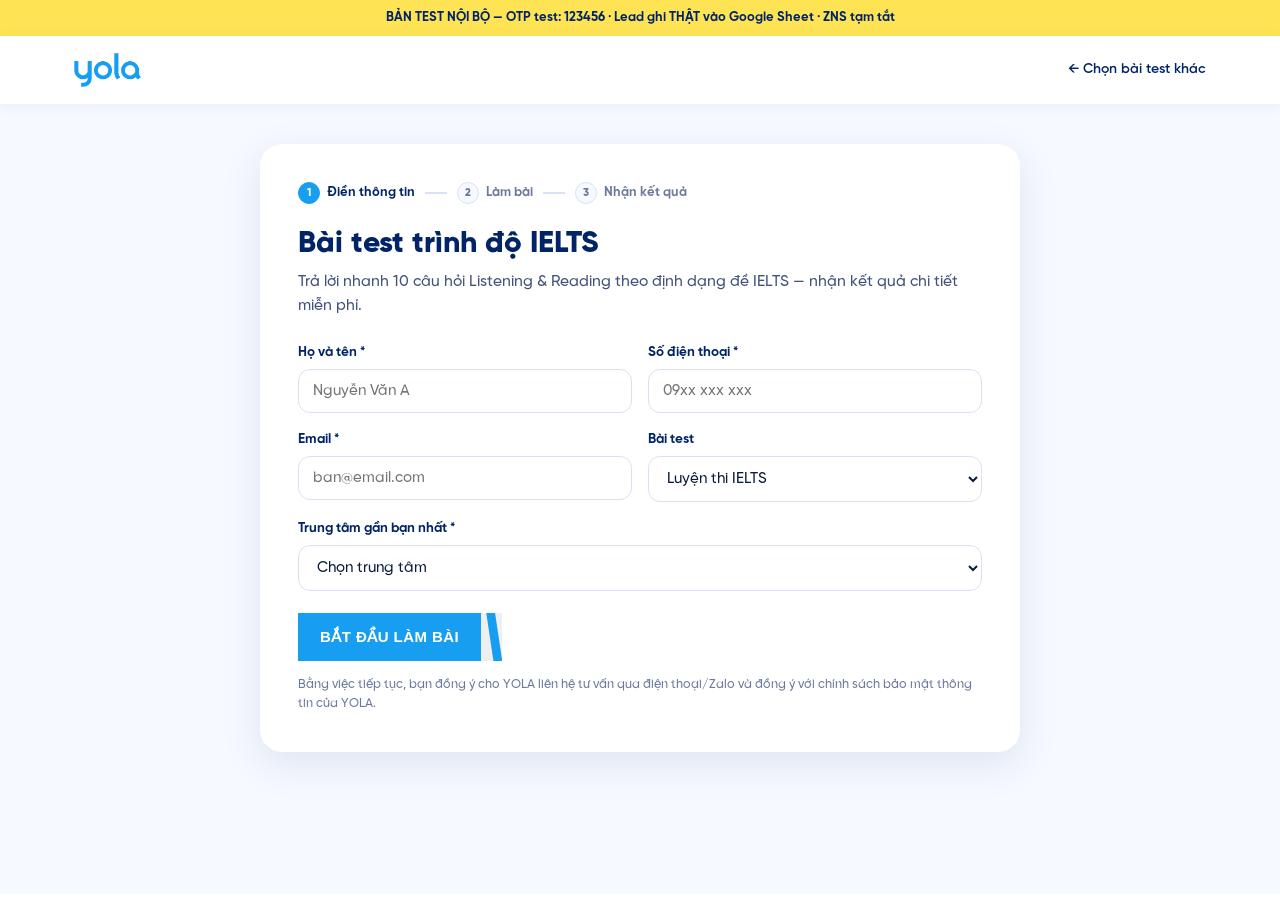
==== ielts/index.html @ 4b836312 "Add files via upload" ====
<!DOCTYPE html>
<html lang="vi">
<head>
<meta charset="UTF-8">
<meta name="viewport" content="width=device-width, initial-scale=1.0">
<title>Bài test trình độ IELTS miễn phí — YOLA</title>
<meta name="description" content="Làm bài test IELTS Listening và Reading miễn phí theo định dạng đề thi thật. Kết quả gửi qua Zalo.">
<meta name="robots" content="noindex">
<link rel="icon" type="image/png" href="../assets/img_favicon.png">

<!-- Google Tag Manager -->
<script>
var GTM_ID = 'GTM-TSVSP6Z';
(function(w,d,s,l){if(!GTM_ID)return;w[l]=w[l]||[];w[l].push({'gtm.start':new Date().getTime(),event:'gtm.js'});
var f=d.getElementsByTagName(s)[0],j=d.createElement(s);j.async=true;
j.src='https://www.googletagmanager.com/gtm.js?id='+GTM_ID;f.parentNode.insertBefore(j,f);})(window,document,'script','dataLayer');
</script>
<!-- End Google Tag Manager -->

<link rel="stylesheet" href="../assets/tokens.css">
<style>
/* ===== Demo ribbon — XÓA KHI GO-LIVE ===== */
.demo-ribbon{background:var(--yellow);color:var(--navy);font-size:var(--fs-xs);font-weight:var(--fw-bold);text-align:center;padding:8px 16px}

/* ===== Header ===== */
header{position:sticky;top:0;background:#fff;z-index:100;box-shadow:0 2px 14px rgba(0,36,103,.06)}
.nav{display:flex;align-items:center;gap:20px;height:68px}
.nav .logo img{height:34px;width:auto}
.nav .back{margin-left:auto;font-size:var(--fs-sm);font-weight:var(--fw-semibold);color:var(--navy)}
.nav .back:hover{color:var(--blue)}

/* ===== Layout chung ===== */
.stage{min-height:calc(100vh - 110px);background:var(--grey);padding:40px 0 72px}
.panel{background:#fff;border-radius:var(--radius-2xl);box-shadow:var(--shadow-form);max-width:760px;margin:0 auto;padding:38px}
@media(max-width:560px){.panel{padding:26px 20px}}
.panel h1{font-size:clamp(22px,3vw,30px);font-weight:var(--fw-xbold);color:var(--navy);margin-bottom:8px}
/* Thanh tiến trình 3 chặng trên form */
.flow-steps{display:flex;align-items:center;gap:10px;margin-bottom:22px;flex-wrap:wrap}
.fstep{display:inline-flex;align-items:center;gap:7px;font-size:var(--fs-xs);font-weight:var(--fw-bold);color:var(--text-light);white-space:nowrap}
.fstep b{width:22px;height:22px;border-radius:50%;background:var(--grey);border:1.6px solid var(--border-input);color:var(--text-light);display:inline-flex;align-items:center;justify-content:center;font-size:11px;font-weight:var(--fw-xbold)}
.fstep.on{color:var(--navy)}
.fstep.on b{background:var(--blue);border-color:var(--blue);color:#fff}
.fsep{flex:0 0 22px;height:1.6px;background:var(--border-input)}
.panel .lead{color:var(--text-muted);font-weight:var(--fw-medium);font-size:15.5px;margin-bottom:24px}
.hidden{display:none!important}

/* ===== Form ===== */
.form-grid{display:grid;grid-template-columns:1fr 1fr;gap:16px}
@media(max-width:640px){.form-grid{grid-template-columns:1fr}}
.field{display:flex;flex-direction:column;gap:6px;min-width:0}
.field label{font-weight:var(--fw-bold);font-size:13.5px;color:var(--navy)}
.field input,.field select{width:100%;font-family:inherit;font-size:15px;font-weight:var(--fw-medium);padding:13px 14px;border:1.6px solid var(--border-input);border-radius:var(--radius-md);color:var(--ink);background:#fff;outline:none;transition:border var(--transition-fast)}
.field input:focus,.field select:focus{border-color:var(--blue)}
.field .err{font-size:var(--fs-2xs);color:#C0392B;font-weight:var(--fw-semibold);display:none}
.field.invalid input,.field.invalid select{border-color:#C0392B}
.field.invalid .err{display:block}
.form-actions{margin-top:22px;display:flex;align-items:center;gap:16px;flex-wrap:wrap}
.consent{font-size:12.5px;color:var(--text-light);margin-top:14px;font-weight:var(--fw-medium)}
.cta[disabled]{opacity:.55;pointer-events:none}

/* ===== OTP modal ===== */
.modal-bg{position:fixed;inset:0;background:rgba(0,36,103,.55);z-index:300;display:flex;align-items:center;justify-content:center;padding:20px}
.modal{background:#fff;border-radius:var(--radius-3xl);box-shadow:var(--shadow-modal);max-width:420px;width:100%;padding:34px 30px;text-align:center}
.modal h2{font-size:22px;font-weight:var(--fw-xbold);color:var(--navy);margin-bottom:8px}
.modal p{font-size:var(--fs-sm);color:var(--text-muted);font-weight:var(--fw-medium);margin-bottom:6px}
.otp-row{display:flex;gap:9px;justify-content:center;margin:22px 0 8px}
.otp-row input{width:46px;height:54px;text-align:center;font-size:22px;font-weight:var(--fw-xbold);font-family:inherit;color:var(--navy);border:1.6px solid var(--border-input);border-radius:var(--radius-md);outline:none}
.otp-row input:focus{border-color:var(--blue)}
.otp-err{font-size:var(--fs-xs);color:#C0392B;font-weight:var(--fw-semibold);min-height:18px;margin-bottom:6px}
.otp-meta{font-size:var(--fs-xs);color:var(--text-light);font-weight:var(--fw-medium);margin-bottom:18px}
.otp-meta button{background:none;border:none;font-family:inherit;font-size:var(--fs-xs);font-weight:var(--fw-bold);color:var(--blue);cursor:pointer;padding:0}
.otp-meta button[disabled]{color:var(--text-light);cursor:default}
.modal .close{margin-top:14px;background:none;border:none;font-family:inherit;font-size:var(--fs-xs);font-weight:var(--fw-semibold);color:var(--text-light);cursor:pointer}

/* ===== Bài làm ===== */
.progress{position:sticky;top:68px;z-index:90;background:var(--navy);color:#fff;padding:12px 0}
.progress .wrap{display:flex;align-items:center;gap:16px}
.progress .txt{font-size:var(--fs-sm);font-weight:var(--fw-bold)}
.pbar{flex:1;height:8px;background:rgba(255,255,255,.2);border-radius:var(--radius-pill);overflow:hidden}
.pbar i{display:block;height:100%;width:0;background:var(--lime);transition:width var(--transition-base)}
.timer{font-size:var(--fs-sm);font-weight:var(--fw-xbold);color:var(--sky);background:rgba(255,255,255,.12);border-radius:var(--radius-pill);padding:6px 14px;font-variant-numeric:tabular-nums;white-space:nowrap}
.timer.low{color:#fff;background:#C0392B}
.quiz-panel{max-width:1100px;margin:0 auto}
/* Đề bên trái (dính khi cuộn) — câu hỏi bên phải */
.part-grid{display:grid;grid-template-columns:1fr 1fr;gap:26px;align-items:start}
.stimulus{position:sticky;top:124px;max-height:calc(100vh - 150px);overflow-y:auto;border-radius:var(--radius-lg)}
.stimulus .passage{max-height:none;margin-bottom:0}
.stimulus .lform{margin-bottom:0}
@media(max-width:900px){
  .part-grid{grid-template-columns:1fr;gap:16px}
  .stimulus{position:sticky;top:112px;max-height:38vh;background:#fff;z-index:5;box-shadow:0 10px 18px rgba(0,36,103,.10)}
}
.part{background:#fff;border-radius:var(--radius-2xl);box-shadow:var(--shadow-form);padding:34px;margin-bottom:26px}
@media(max-width:560px){.part{padding:24px 18px}}
.part .ptag{display:inline-block;font-size:var(--fs-2xs);font-weight:var(--fw-bold);letter-spacing:.05em;text-transform:uppercase;color:var(--blue);background:rgba(23,158,241,.10);border-radius:var(--radius-pill);padding:6px 14px;margin-bottom:12px}
.part h2{font-size:clamp(19px,2.4vw,24px);font-weight:var(--fw-xbold);color:var(--navy);margin-bottom:8px}
.part .pdesc{font-size:var(--fs-sm);color:var(--text-muted);font-weight:var(--fw-medium);margin-bottom:20px}
audio{width:100%;margin-bottom:20px}
.lform{background:var(--grey);border:1.6px solid var(--border);border-radius:var(--radius-lg);padding:22px;margin-bottom:24px;font-size:var(--fs-body);font-weight:var(--fw-medium)}
.lform h3{font-size:15px;font-weight:var(--fw-xbold);color:var(--navy);margin-bottom:12px}
.lform p{margin-bottom:7px}
.lform .blank{font-weight:var(--fw-xbold);color:var(--blue)}
.q{border-top:1px solid var(--border-soft);padding:18px 0}
.q .qt{font-size:var(--fs-body);font-weight:var(--fw-bold);color:var(--ink);margin-bottom:12px}
.q .qt b{color:var(--blue)}
.opts{display:flex;flex-direction:column;gap:8px}
.opt{display:flex;align-items:flex-start;gap:10px;border:1.6px solid var(--border-input);border-radius:var(--radius-md);padding:12px 14px;cursor:pointer;font-size:var(--fs-sm);font-weight:var(--fw-medium);transition:border var(--transition-fast),background var(--transition-fast)}
.opt:hover{border-color:var(--blue)}
.opt input{accent-color:var(--blue);margin-top:2px}
.opt.sel{border-color:var(--blue);background:rgba(23,158,241,.06)}
.opts.tfn{flex-direction:row;flex-wrap:wrap}
.opts.tfn .opt{flex:1 1 30%;justify-content:center;text-transform:uppercase;font-weight:var(--fw-bold);font-size:var(--fs-xs)}
/* Chế độ xem lại bài làm */
.opt.rv-right{border-color:#2E7D32;background:rgba(144,235,54,.18)}
.opt.rv-wrong{border-color:#C0392B;background:rgba(192,57,43,.08)}
.opt.rv-right span::after{content:" ✓";color:#2E7D32;font-weight:var(--fw-xbold)}
.opt.rv-wrong span::after{content:" ✗";color:#C0392B;font-weight:var(--fw-xbold)}
.passage{border:1.6px solid var(--border);border-radius:var(--radius-lg);padding:22px;margin-bottom:24px;max-height:340px;overflow-y:auto;font-size:var(--fs-body);font-weight:var(--fw-regular);color:var(--ink);line-height:1.7}
.passage h3{font-size:16px;font-weight:var(--fw-xbold);color:var(--navy);margin-bottom:4px}
.passage .byline{font-size:var(--fs-xs);color:var(--text-light);font-weight:var(--fw-medium);margin-bottom:12px}
.submit-bar{display:flex;flex-direction:column;align-items:center;gap:10px;margin-top:6px}
.submit-bar .hint{font-size:var(--fs-xs);color:var(--text-light);font-weight:var(--fw-medium)}

/* Toast */
.toast{position:fixed;left:50%;bottom:90px;transform:translateX(-50%) translateY(20px);background:var(--navy);color:#fff;font-weight:var(--fw-semibold);font-size:var(--fs-sm);padding:13px 22px;border-radius:var(--radius-md);opacity:0;pointer-events:none;transition:all .3s;z-index:400;max-width:90vw;text-align:center}
.toast.show{opacity:1;transform:translateX(-50%) translateY(0)}
</style>
</head>
<body>
<!-- Google Tag Manager (noscript) -->
<noscript><iframe src="https://www.googletagmanager.com/ns.html?id=GTM-TSVSP6Z" height="0" width="0" style="display:none;visibility:hidden"></iframe></noscript>

<!-- XÓA DẢI NÀY KHI GO-LIVE -->
<div class="demo-ribbon" id="demo-ribbon">BẢN DEMO NỘI BỘ</div>
<script src="../assets/config.js"></script>

<header>
  <div class="wrap nav">
    <a class="logo" href="../" aria-label="YOLA"><img src="../assets/img_logo_blue.png" alt="YOLA – Trung tâm Anh ngữ" width="120" height="34"></a>
    <a class="back" href="../">← Chọn bài test khác</a>
  </div>
</header>

<!-- ============ BƯỚC 1: FORM THÔNG TIN ============ -->
<div class="stage" id="step-form">
  <div class="wrap">
    <div class="panel">
      <div class="flow-steps" aria-hidden="true">
        <span class="fstep on"><b>1</b> Điền thông tin</span>
        <span class="fsep"></span>
        <span class="fstep"><b>2</b> Làm bài</span>
        <span class="fsep"></span>
        <span class="fstep"><b>3</b> Nhận kết quả</span>
      </div>
      <h1>Bài test trình độ IELTS</h1>
      <p class="lead">Trả lời nhanh 10 câu hỏi Listening &amp; Reading theo định dạng đề IELTS — nhận kết quả chi tiết miễn phí.</p>
      <form id="regform" novalidate>
        <div class="form-grid">
          <div class="field" id="fw-name">
            <label for="f-name">Họ và tên *</label>
            <input id="f-name" type="text" placeholder="Nguyễn Văn A" autocomplete="name" required>
            <span class="err">Vui lòng nhập họ tên</span>
          </div>
          <div class="field" id="fw-phone">
            <label for="f-phone">Số điện thoại *</label>
            <input id="f-phone" type="tel" inputmode="numeric" maxlength="10" placeholder="09xx xxx xxx" autocomplete="tel" required>
            <span class="err">Số điện thoại gồm đúng 10 số, bắt đầu bằng số 0</span>
          </div>
          <div class="field" id="fw-email">
            <label for="f-email">Email *</label>
            <input id="f-email" type="email" placeholder="ban@email.com" autocomplete="email" required>
            <span class="err">Email chưa đúng định dạng</span>
          </div>
          <div class="field">
            <label for="f-test">Bài test</label>
            <select id="f-test"><option value="IELTS" selected>Luyện thi IELTS</option></select>
          </div>
          <div class="field" id="fw-center" style="grid-column:1/-1">
            <label for="f-center">Trung tâm gần bạn nhất *</label>
            <select id="f-center" required></select>
            <span class="err">Vui lòng chọn trung tâm hoặc hình thức Online</span>
          </div>
        </div>
        <div class="form-actions">
          <button class="cta light" type="submit" id="btn-start"><span class="lbl">Bắt đầu làm bài</span><span class="tail"></span></button>
        </div>
        <p class="consent">Bằng việc tiếp tục, bạn đồng ý cho YOLA liên hệ tư vấn qua điện thoại/Zalo và đồng ý với chính sách bảo mật thông tin của YOLA.</p>
      </form>
    </div>
  </div>
</div>

<!-- ============ OTP MODAL ============ -->
<div class="modal-bg hidden" id="otp-modal">
  <div class="modal">
    <h2>Nhập mã xác minh</h2>
    <p>Mã OTP 6 số đã được gửi qua <b>Zalo</b> đến số <b id="otp-phone">09xx xxx xxx</b></p>
    <div class="otp-row" id="otp-row">
      <input type="tel" maxlength="1" inputmode="numeric" aria-label="Số 1">
      <input type="tel" maxlength="1" inputmode="numeric" aria-label="Số 2">
      <input type="tel" maxlength="1" inputmode="numeric" aria-label="Số 3">
      <input type="tel" maxlength="1" inputmode="numeric" aria-label="Số 4">
      <input type="tel" maxlength="1" inputmode="numeric" aria-label="Số 5">
      <input type="tel" maxlength="1" inputmode="numeric" aria-label="Số 6">
    </div>
    <div class="otp-err" id="otp-err"></div>
    <div class="otp-meta">Không dùng Zalo? Mã sẽ tự động được gửi qua SMS.</div>
    <button class="cta light" id="otp-verify" type="button"><span class="lbl">Xác minh</span><span class="tail"></span></button><br>
    <button class="close" id="otp-close" type="button">Sửa lại số điện thoại</button>
  </div>
</div>

<!-- ============ BƯỚC 2: BÀI LÀM ============ -->
<div class="hidden" id="step-quiz">
  <div class="progress">
    <div class="wrap">
      <span class="txt" id="ptxt">0/10 câu</span>
      <div class="pbar"><i id="pfill"></i></div>
      <span class="timer" id="timer">15:00</span>
    </div>
  </div>
  <div class="stage">
    <div class="wrap quiz-panel">

      <div class="part">
        <span class="ptag">Part 1 · Listening</span>
        <h2>Form Completion</h2>
        <p class="pdesc">Choose the best option (A-C) to fill in the blanks</p>
        <div class="part-grid">
          <div class="stimulus">
            <audio controls preload="metadata" src="../assets/listening-b2.mp3"></audio>
            <div class="lform">
              <h3>British Rail Lost Property Report Form</h3>
              <p>Name: George Lazenby</p>
              <p>Address: <span class="blank">(1) …………………</span>, Chavton</p>
              <p>Driver's licence number: <span class="blank">(2) …………………</span></p>
              <p>Licence left in a red <span class="blank">(3) …………………</span> bag</p>
              <p>Train departure station and time: Chigley at <span class="blank">(4) …………………</span></p>
              <p>Train arrival station and time: Camberwick Green at <span class="blank">(5) …………………</span></p>
            </div>
          </div>
          <div class="questions" id="listening-qs"></div>
        </div>
      </div>

      <div class="part">
        <span class="ptag">Part 2 · Reading</span>
        <h2>The Boys of Summer, the Men of Fall</h2>
        <p class="pdesc">Do the following statements agree with the information given in the reading passage? Write:<br>
        <b>TRUE</b> if the statement agrees with the information<br>
        <b>FALSE</b> if the statement contradicts the information<br>
        <b>NOT GIVEN</b> if there is no information on this</p>
        <div class="part-grid">
          <div class="stimulus">
        <div class="passage">
          <h3>The Boys of Summer, the Men of Fall</h3>
          <p class="byline">Why some athletes improve with age and some don't.</p>
          <p>"Ageing is sports-specific," says Waneen Spirduso, a researcher in human movement at the University of Texas, because excellence in any sport depends on three ingredients – power, endurance and good nerves – and these components deteriorate at different rates. Weightlifting, rowing and wrestling all require short bursts of great strength, the ability least affected by ageing. The muscle cells which make up the tissue responsible for strength die off with the passing years but so slowly as to make little difference until the age of 50 or beyond. Forty-year-old rowers can therefore remain competitive with 25-year-olds. To fuel muscles for longer events, the body relies on oxygen. The sooner oxygen reaches muscles, the better the performance. But with age, the lungs lose elasticity and take in less oxygen. Beginning at 30, oxygen capacity decreases 5-10% per decade. This makes a major difference to cyclists, swimmers, and runners. The third of the athletic components, good nerves, underlies gymnastics and field events, which require perfect balance. Because neurons start to deteriorate in the 20s, you don't see many world class gymnasts over 25. Nerves are also crucial in sprints, triple jump and hurdles. That's why most track stars are past their prime by their mid-to-late-20s. Ageing takes its biggest toll in the sprints and jumps where you need a quick reaction time.</p>
        </div>
          </div>
          <div class="questions" id="reading-qs"></div>
        </div>
      </div>

      <div class="submit-bar">
        <button class="cta" id="btn-submit" type="button" disabled><span class="lbl">Nộp bài và nhận kết quả</span><span class="tail"></span></button>
        <span class="hint" id="submit-hint">Trả lời đủ 10 câu để nộp bài</span>
      </div>

    </div>
  </div>
</div>

<div class="toast" id="toast"></div>

<script>
/* =====================================================================
   CẤU HÌNH — dán URL Apps Script Web App là chạy thật; để trống = demo
   ===================================================================== */
var API_URL = (window.YOLA_CONFIG||{}).API_URL || '';   /* cấu hình tại assets/config.js */
/* Khi mở bằng file:// (xem local), đường dẫn thư mục không tự mở index.html */
var IDX = (location.protocol==='file:') ? 'index.html' : '';
/* Dải demo: mô tả đúng trạng thái kết nối hiện tại */
document.getElementById('demo-ribbon').textContent = API_URL
  ? 'BẢN TEST NỘI BỘ — OTP test: 123456 · Lead ghi THẬT vào Google Sheet · ZNS tạm tắt'
  : 'BẢN DEMO NỘI BỘ — OTP thử nghiệm: 123456 · Chưa kết nối Google Sheet (sửa assets/config.js)';
var OTP_MOCK_CODE = '123456';        /* chỉ dùng khi API_URL trống */
function isMock(){ return !API_URL; }

/* Gọi backend Apps Script. Content-Type text/plain để tránh CORS preflight
   (Apps Script không trả preflight; simple request thì đọc được response). */
function api(action, data){
  return fetch(API_URL, {
    method:'POST',
    headers:{'Content-Type':'text/plain;charset=utf-8'},
    body: JSON.stringify(Object.assign({action:action}, data))
  }).then(function(r){ return r.json(); });
}

/* =====================================================================
   BỘ CÂU HỎI — nguồn: "nội dung bài freetest.zip" → MKT Test for IELTS.docx
   Bài chuẩn MKT gồm 10 câu. ĐÁP ÁN KHÔNG nhúng ở đây — chấm phía Apps Script
   (đáp án nằm trong Code.gs) để không lộ key trong source trang.
   ===================================================================== */
var LISTENING = [
  {n:1, t:'Address', opts:['9 Grozer lane, Chavton','9 Grover line, Chavton','9 Grover lane, Chavton']},
  {n:2, t:"Driver's licence number", opts:['8498971PQ','8498971BQ','8498961BQ']},
  {n:3, t:'Licence left in a red …… bag', opts:['fabric','plastic','nylon']},
  {n:4, t:'Train departure time from Chigley', opts:['3:42','3:40','4:20']},
  {n:5, t:'Train arrival time at Camberwick Green', opts:['4:40','3:40','4:20']}
];
var READING = [
  {n:6,  t:'The muscle cells responsible for strength begin to die off when we are 50.'},
  {n:7,  t:'A 40-year-old rower is just as likely to win a race as a younger rower.'},
  {n:8,  t:'According to research, the best anti-ageing tonic is in the mind.'},
  {n:9,  t:'Once we get to our 30s, the oxygen capacity of our lungs is reduced by 5-10 percent every year.'},
  {n:10, t:'Athletes in sprints and jumps events are worst affected by ageing.'}
];
var TFN = ['TRUE','FALSE','NOT GIVEN'];
var TOTAL_Q = LISTENING.length + READING.length;

/* ===== 13 trung tâm + Online (mã CRM theo company.md) ===== */
var CENTERS = [
  {n:'YOLA Cống Quỳnh — Quận 1 (cũ)', crm:'SG2'},
  {n:'YOLA Cộng Hoà — Quận Tân Bình (cũ)', crm:'SG3'},
  {n:'YOLA Phan Văn Trị — Quận Gò Vấp (cũ)', crm:'SG5'},
  {n:'YOLA Điện Biên Phủ — Quận Bình Thạnh (cũ)', crm:'SG6'},
  {n:'YOLA Phan Đăng Lưu — Quận Phú Nhuận (cũ)', crm:'SG7'},
  {n:'YOLA Đặng Văn Bi — TP. Thủ Đức (cũ)', crm:'SG9'},
  {n:'YOLA Lũy Bán Bích — Quận Tân Phú (cũ)', crm:'SG10'},
  {n:'YOLA Bình Tân — Quận Bình Tân (cũ)', crm:'SG11'},
  {n:'YOLA Trần Não — Quận 2 (cũ)', crm:'SG13'},
  {n:'YOLA Hoàng Trọng Mậu — Quận 7 (cũ)', crm:'SG15'},
  {n:'YOLA Đỗ Xuân Hợp — Quận 9 (cũ)', crm:'SG18'},
  {n:'YOLA Nguyễn Tri Phương — Quận 10 (cũ)', crm:'SG19'},
  {n:'YOLA Huỳnh Tấn Phát — Quận 7 (cũ)', crm:'SG20'},
  {n:'YOLA Online — làm test tại nhà', crm:'SG00'}
];

/* ===== Bắt & giữ UTM/click-id (cùng cơ chế LP đang chạy) ===== */
var TRACK_KEYS=['utm_source','utm_medium','utm_campaign','utm_content','utm_term','gclid','gbraid','wbraid','fbclid','ttclid','msclkid'];
var TRACK={};
(function(){
  var q={}; try{ new URLSearchParams(location.search).forEach(function(v,k){ q[k.toLowerCase()]=v; }); }catch(e){}
  var saved={}; try{ saved=JSON.parse(sessionStorage.getItem('yola_track')||'{}'); }catch(e){}
  var hasNew=TRACK_KEYS.some(function(k){return q[k]});
  TRACK_KEYS.forEach(function(k){ TRACK[k]= hasNew ? (q[k]||'') : (saved[k]||''); });
  if(!TRACK.utm_source && (TRACK.gclid||TRACK.gbraid||TRACK.wbraid)){ TRACK.utm_source='google'; TRACK.utm_medium=TRACK.utm_medium||'cpc'; }
  if(!TRACK.utm_source && TRACK.fbclid){ TRACK.utm_source='facebook'; TRACK.utm_medium=TRACK.utm_medium||'paid_social'; }
  if(!TRACK.utm_source && TRACK.ttclid){ TRACK.utm_source='tiktok'; TRACK.utm_medium=TRACK.utm_medium||'paid_social'; }
  if(!TRACK.utm_source && !saved.utm_source && document.referrer){
    try{ var h=new URL(document.referrer).hostname.replace('www.',''); if(h && h!==location.hostname){ TRACK.utm_source=h; TRACK.utm_medium='referral'; } }catch(e){}
  }
  if(hasNew || !saved.first_url) TRACK.first_url = (saved.first_url && !hasNew) ? saved.first_url : location.href;
  else TRACK.first_url = saved.first_url;
  try{ sessionStorage.setItem('yola_track', JSON.stringify(TRACK)); }catch(e){}
  window.dataLayer=window.dataLayer||[];
  window.dataLayer.push({event:'yola_track_ready', yola_utm_source:TRACK.utm_source, yola_utm_medium:TRACK.utm_medium,
    yola_utm_campaign:TRACK.utm_campaign, yola_gclid:TRACK.gclid});
})();
function trackQuery(){
  var p=[]; TRACK_KEYS.forEach(function(k){ if(TRACK[k]) p.push(encodeURIComponent(k)+'='+encodeURIComponent(TRACK[k])); });
  return p.length ? ('?'+p.join('&')) : '';
}

/* ===== Giờ Việt Nam YYYY-MM-DD HH:mm:ss ===== */
function vnTime(){
  try{
    var d=new Date(Date.now()+7*3600*1000);
    var p=function(n){return (n<10?'0':'')+n};
    return d.getUTCFullYear()+'-'+p(d.getUTCMonth()+1)+'-'+p(d.getUTCDate())+' '+
           p(d.getUTCHours())+':'+p(d.getUTCMinutes())+':'+p(d.getUTCSeconds());
  }catch(e){ return ''; }
}

/* ===== Toast ===== */
function toast(msg){
  var t=document.getElementById('toast');
  t.textContent=msg; t.classList.add('show');
  clearTimeout(t._tm); t._tm=setTimeout(function(){t.classList.remove('show')},3200);
}

/* =====================================================================
   BƯỚC 1 — FORM + VALIDATE
   ===================================================================== */
var LEAD = {};
(function(){
  var sel=document.getElementById('f-center');
  var o0=document.createElement('option'); o0.value=''; o0.textContent='Chọn trung tâm'; sel.appendChild(o0);
  CENTERS.forEach(function(c){
    var o=document.createElement('option'); o.value=c.crm; o.textContent=c.n; sel.appendChild(o);
  });
})();
function setInvalid(id, bad){ document.getElementById(id).classList.toggle('invalid', !!bad); }
document.getElementById('regform').addEventListener('submit', function(e){
  e.preventDefault();
  var name=document.getElementById('f-name').value.trim();
  var phone=document.getElementById('f-phone').value.trim();
  var email=document.getElementById('f-email').value.trim();
  var center=document.getElementById('f-center').value;
  var badName=!name, badPhone=!/^0[0-9]{9}$/.test(phone),
      badEmail=!/^[^\s@]+@[^\s@]+\.[^\s@]+$/.test(email), badCenter=!center;
  setInvalid('fw-name',badName); setInvalid('fw-phone',badPhone);
  setInvalid('fw-email',badEmail); setInvalid('fw-center',badCenter);
  if(badName||badPhone||badEmail||badCenter) return;
  LEAD={name:name, phone:phone, email:email, center:center, test:'IELTS'};
  try{ sessionStorage.setItem('yola_test_lead', JSON.stringify(LEAD)); }catch(e){}
  openOtp();
});

/* =====================================================================
   OTP — gửi/kiểm qua Apps Script (vendor VietGuys, ZNS template 514414,
   fail-over SMS do vendor xử lý qua tham số failover:"sms").
   API_URL trống = mock, nhận mã 123456.
   ===================================================================== */
function requestOtp(){
  if(isMock()){ toast('DEMO: mã OTP là '+OTP_MOCK_CODE); return Promise.resolve({ok:true}); }
  return api('send_otp', {phone:LEAD.phone}).then(function(res){
    if(res && res.ok && res.test) toast('Chế độ test: nhập mã '+OTP_MOCK_CODE);
    if(res && res.ok) return res;
    document.getElementById('otp-err').textContent = (res && res.message) || 'Không gửi được mã, thử lại sau.';
    return res;
  }).catch(function(){
    document.getElementById('otp-err').textContent='Lỗi kết nối, thử lại sau.';
    return {ok:false};
  });
}
function openOtp(){
  var m=document.getElementById('otp-modal');
  m.classList.remove('hidden');
  /* Hiện SĐT ĐẦY ĐỦ để khách tự kiểm tra lại số (quyết định 20/08) */
  document.getElementById('otp-phone').textContent = LEAD.phone;
  document.getElementById('otp-err').textContent='';
  var inputs=document.getElementById('otp-row').querySelectorAll('input');
  inputs.forEach(function(i){i.value=''});
  inputs[0].focus();
  window.dataLayer.push({event:'otp_shown'});
  requestOtp();
}
document.getElementById('otp-close').addEventListener('click', function(){
  document.getElementById('otp-modal').classList.add('hidden');
});
(function(){
  var inputs=Array.prototype.slice.call(document.getElementById('otp-row').querySelectorAll('input'));
  inputs.forEach(function(inp,i){
    inp.addEventListener('input', function(){
      inp.value=inp.value.replace(/\D/g,'').slice(0,1);
      if(inp.value && i<inputs.length-1) inputs[i+1].focus();
    });
    inp.addEventListener('keydown', function(e){
      if(e.key==='Backspace' && !inp.value && i>0) inputs[i-1].focus();
    });
    inp.addEventListener('paste', function(e){
      var txt=(e.clipboardData||window.clipboardData).getData('text').replace(/\D/g,'');
      if(txt.length>=2){ e.preventDefault(); inputs.forEach(function(x,j){ x.value=txt[j]||''; }); inputs[Math.min(txt.length,5)].focus(); }
    });
  });
})();
document.getElementById('otp-verify').addEventListener('click', function(){
  var btn=this;
  var code=Array.prototype.map.call(document.getElementById('otp-row').querySelectorAll('input'),function(i){return i.value}).join('');
  if(code.length<6){ document.getElementById('otp-err').textContent='Nhập đủ 6 số'; return; }
  function pass(){
    document.getElementById('otp-modal').classList.add('hidden');
    sendVerifiedLead();
    startQuiz();
  }
  if(isMock()){
    if(code!==OTP_MOCK_CODE){ document.getElementById('otp-err').textContent='Mã chưa đúng, thử lại'; return; }
    pass(); return;
  }
  btn.setAttribute('disabled','');
  api('verify_otp', {phone:LEAD.phone, code:code}).then(function(res){
    btn.removeAttribute('disabled');
    if(res && res.ok){ pass(); }
    else document.getElementById('otp-err').textContent = (res && res.message) || 'Mã chưa đúng hoặc đã hết hạn.';
  }).catch(function(){
    btn.removeAttribute('disabled');
    document.getElementById('otp-err').textContent='Lỗi kết nối, thử lại.';
  });
});

/* =====================================================================
   GHI LEAD — CHỈ SAU KHI OTP VERIFY THÀNH CÔNG (quyết định 2026-08-19)
   Sheet "Leads": mọi lead đã verify OTP. Sheet "TestResults": lead đã nộp bài.
   ===================================================================== */
function leadPayload(){
  return {
    full_name: LEAD.name,
    phone_number: LEAD.phone,
    email: LEAD.email,
    program: 'IELTS',                      /* TODO: chốt mã riêng cho phễu test (vd IELTS-TEST) */
    center: LEAD.center,
    description: 'Lead từ bài test trình độ IELTS online — đã verify OTP',
    landing_page_url: TRACK.first_url || location.href,
    submitted_at: vnTime(),
    utm_source: TRACK.utm_source||'', utm_medium: TRACK.utm_medium||'',
    utm_campaign: TRACK.utm_campaign||'', utm_content: TRACK.utm_content||'',
    utm_term: TRACK.utm_term||'', gclid: TRACK.gclid||'',
    referrer: document.referrer||'',
    device: (window.innerWidth<=820?'mobile':'desktop'),
    page_path: location.pathname
  };
}
function sendVerifiedLead(){
  window.dataLayer.push({event:'test_otp_verified'});
  var payload=leadPayload();
  if(isMock()){ console.log('[DEMO] lead payload:', payload); return; }
  /* Ghi vào sheet Leads — sendBeacon để không rớt */
  try{
    var body=JSON.stringify(Object.assign({action:'save_lead'}, payload));
    if(!(navigator.sendBeacon && navigator.sendBeacon(API_URL, new Blob([body],{type:'text/plain;charset=utf-8'})))){
      fetch(API_URL,{method:'POST',mode:'no-cors',keepalive:true,headers:{'Content-Type':'text/plain;charset=utf-8'},body:body}).catch(function(){});
    }
  }catch(e){}
}

/* =====================================================================
   BƯỚC 2 — BÀI LÀM
   ===================================================================== */
var ANSWERS={};
function renderQs(){
  var lw=document.getElementById('listening-qs');
  LISTENING.forEach(function(q){
    var d=document.createElement('div'); d.className='q';
    d.innerHTML='<div class="qt"><b>Câu '+q.n+'.</b> '+q.t+'</div>';
    var w=document.createElement('div'); w.className='opts';
    q.opts.forEach(function(op,idx){
      var l=document.createElement('label'); l.className='opt';
      l.innerHTML='<input type="radio" name="q'+q.n+'" value="'+op.replace(/"/g,'&quot;')+'"><span><b>'+['A','B','C'][idx]+'.</b> '+op+'</span>';
      w.appendChild(l);
    });
    d.appendChild(w); lw.appendChild(d);
  });
  var rw=document.getElementById('reading-qs');
  READING.forEach(function(q){
    var d=document.createElement('div'); d.className='q';
    d.innerHTML='<div class="qt"><b>Câu '+q.n+'.</b> '+q.t+'</div>';
    var w=document.createElement('div'); w.className='opts tfn';
    TFN.forEach(function(op){
      var l=document.createElement('label'); l.className='opt';
      l.innerHTML='<input type="radio" name="q'+q.n+'" value="'+op+'"><span>'+op+'</span>';
      w.appendChild(l);
    });
    d.appendChild(w); rw.appendChild(d);
  });
  document.querySelectorAll('.opts input').forEach(function(inp){
    inp.addEventListener('change', function(){
      var group=inp.closest('.opts');
      group.querySelectorAll('.opt').forEach(function(o){o.classList.remove('sel')});
      inp.closest('.opt').classList.add('sel');
      ANSWERS[inp.name]=inp.value;
      updateProgress();
    });
  });
}
function updateProgress(){
  var done=Object.keys(ANSWERS).length;
  document.getElementById('ptxt').textContent=done+'/'+TOTAL_Q+' câu';
  document.getElementById('pfill').style.width=(done/TOTAL_Q*100)+'%';
  var btn=document.getElementById('btn-submit');
  btn.disabled = done<TOTAL_Q;
  document.getElementById('submit-hint').textContent =
    done<TOTAL_Q ? ('Còn '+(TOTAL_Q-done)+' câu chưa trả lời') : 'Sẵn sàng — bấm nút để nhận kết quả';
}
/* ===== Đồng hồ 15 phút — hết giờ tự nộp ===== */
var TEST_SECONDS = 15*60, quizTimer=null;
function startTimer(){
  var left=TEST_SECONDS, el=document.getElementById('timer');
  quizTimer=setInterval(function(){
    left--;
    var m=Math.floor(left/60), s=left%60;
    el.textContent=(m<10?'0':'')+m+':'+(s<10?'0':'')+s;
    if(left<=120) el.classList.add('low');
    if(left<=0){
      clearInterval(quizTimer);
      toast('Hết giờ — hệ thống tự nộp bài của bạn.');
      doSubmit(true);
    }
  },1000);
}
function startQuiz(){
  document.getElementById('step-form').classList.add('hidden');
  document.getElementById('step-quiz').classList.remove('hidden');
  window.scrollTo(0,0);
  startTimer();
  window.dataLayer.push({event:'test_started'});
}
renderQs();

/* ===== Nộp bài (force=true khi hết giờ: nộp cả bài chưa trả lời đủ) ===== */
function doSubmit(force){
  if(window.__submitted) return; window.__submitted=true;
  clearInterval(quizTimer);
  var btn=document.getElementById('btn-submit');
  btn.setAttribute('disabled','');
  btn.querySelector('.lbl').textContent='Đang chấm bài…';
  var payload=Object.assign({action:'submit_test', answers:ANSWERS, test:'IELTS'}, leadPayload());
  window.dataLayer.push({event:'test_submitted', forced: !!force});
  function go(result){
    try{ sessionStorage.setItem('yola_test_result', JSON.stringify(result||{})); }catch(e){}
    var q=trackQuery();
    q = q ? (q+'&done=1') : '?done=1';
    /* IDX: file:// không tự mở index.html trong thư mục — thêm rõ tên file khi xem local */
    location.href='ket-qua-bai-test/'+IDX+q;
  }
  if(isMock()){
    console.log('[DEMO] test submission:', payload);
    /* Kết quả demo kèm chi tiết từng câu để xem trang review — giá trị giả, gắn nhãn DEMO */
    var details={};
    LISTENING.forEach(function(q){ details['q'+q.n]={your:ANSWERS['q'+q.n]||'', correct:q.opts[0], ok:(ANSWERS['q'+q.n]===q.opts[0])}; });
    READING.forEach(function(q){ details['q'+q.n]={your:ANSWERS['q'+q.n]||'', correct:'TRUE', ok:(ANSWERS['q'+q.n]==='TRUE')}; });
    var sc=Object.keys(details).filter(function(k){return details[k].ok}).length;
    go({score:sc,total:10,cefr:'B1+ (Intermediate)',course:'IELTS 5.5 – IELTS 6.0',details:details,demo:true});
    return;
  }
  api('submit_test', payload).then(function(res){
    if(res && res.ok){ go(res); }
    else{
      window.__submitted=false;
      btn.removeAttribute('disabled');
      btn.querySelector('.lbl').textContent='Nộp bài và nhận kết quả';
      toast((res && res.message) || 'Chưa nộp được bài, thử lại nhé.');
      if(force) startTimer();
    }
  }).catch(function(){
    window.__submitted=false;
    btn.removeAttribute('disabled');
    btn.querySelector('.lbl').textContent='Nộp bài và nhận kết quả';
    toast('Lỗi kết nối, bấm nộp bài lần nữa nhé.');
  });
}
document.getElementById('btn-submit').addEventListener('click', function(){ doSubmit(false); });

/* =====================================================================
   CHẾ ĐỘ XEM LẠI BÀI LÀM (?review=1) — câu sai tô đỏ, đáp án đúng tô xanh.
   Dữ liệu lấy từ sessionStorage (server trả details khi chấm).
   ===================================================================== */
(function(){
  var isReview=false;
  try{ isReview = new URLSearchParams(location.search).get('review')==='1'; }catch(e){}
  if(!isReview) return;
  var r={};
  try{ r=JSON.parse(sessionStorage.getItem('yola_test_result')||'{}'); }catch(e){}
  if(!r || !r.details){ return; } /* không có dữ liệu → giữ trang form bình thường */
  document.getElementById('step-form').classList.add('hidden');
  document.getElementById('step-quiz').classList.remove('hidden');
  /* Ẩn đồng hồ + nút nộp, đổi thanh tiến độ thành banner review */
  document.getElementById('timer').style.display='none';
  document.querySelector('.submit-bar').innerHTML=
    '<a class="cta" href="ket-qua-bai-test/'+ IDX + (trackQuery()||'') +'"><span class="lbl">Quay lại trang kết quả</span><span class="tail"></span></a>';
  document.getElementById('ptxt').textContent='Bài làm của bạn — đúng '+(r.score||0)+'/'+(r.total||10)+' câu';
  document.getElementById('pfill').style.width=((r.score||0)/(r.total||10)*100)+'%';
  /* Tô màu từng câu */
  Object.keys(r.details).forEach(function(k){
    var d=r.details[k];
    document.querySelectorAll('input[name="'+k+'"]').forEach(function(inp){
      inp.disabled=true;
      var opt=inp.closest('.opt');
      if(inp.value===d.your){ inp.checked=true; opt.classList.add(d.ok?'rv-right':'rv-wrong'); }
      if(inp.value===d.correct){ opt.classList.add('rv-right'); }
    });
  });
  window.scrollTo(0,0);
})();
</script>
</body>
</html>
---- assets/tokens.css ----
/* =========================================================
   YOLA LANDING PAGE — DESIGN TOKENS
   Trích trực tiếp từ code thật đang chạy tại uudai.yola.vn
   Dùng: <link rel="stylesheet" href="00-tokens.css"> ở đầu mỗi block
   ========================================================= */

/* ---------- FONT (SVN-Gilroy, nhúng từ thư mục assets) ---------- */
@font-face{font-family:'SVN-Gilroy';src:url(font_regular.woff2) format('woff2');font-weight:400;font-style:normal;font-display:swap}
@font-face{font-family:'SVN-Gilroy';src:url(font_medium.woff2) format('woff2');font-weight:500;font-style:normal;font-display:swap}
@font-face{font-family:'SVN-Gilroy';src:url(font_semibold.woff2) format('woff2');font-weight:600;font-style:normal;font-display:swap}
@font-face{font-family:'SVN-Gilroy';src:url(font_bold.woff2) format('woff2');font-weight:700;font-style:normal;font-display:swap}
@font-face{font-family:'SVN-Gilroy';src:url(font_xbold.woff2) format('woff2');font-weight:800;font-style:normal;font-display:swap}

:root{
  /* ---------- MÀU THƯƠNG HIỆU (brand guideline 2026) ---------- */
  --blue:#179EF1;      /* Primary Blue Light — màu chủ đạo, nút CTA, nền hero */
  --navy:#002467;      /* Primary Blue Dark — tiêu đề, nền section thành tích */
  --lime:#90EB36;      /* Secondary — badge điểm số, dấu tick */
  --sky:#76D9F6;       /* Secondary — số liệu trên nền navy, chấm bullet */
  --pink:#FDB0C9;      /* Secondary — nhóm chương trình mầm non/thiếu nhi */
  --yellow:#FEE454;    /* Secondary — số liệu nổi bật, nút CTA nổi, badge ưu đãi */
  --grey:#F6F9FF;      /* Nền section xen kẽ, nền ô input */
  --ink:#0B1B3B;       /* Màu chữ mặc định */

  /* ---------- MÀU PHỤ TRỢ (dùng trong code, không có trong brandguide) ---------- */
  --text-muted:#42527a;      /* Chữ mô tả, đoạn văn phụ */
  --text-light:#6b7a9c;      /* Chú thích, ghi chú nhỏ */
  --text-on-navy:#D5DFF5;    /* Chữ phụ trên nền navy */
  --text-on-navy-2:#B9C8E8;  /* Chữ phụ mờ hơn trên nền navy */
  --border:#E4ECFA;          /* Viền card */
  --border-input:#D8E2F4;    /* Viền ô nhập liệu */
  --border-soft:#EEF3FC;     /* Viền phân cách nhẹ */
  --scroll-thumb:#C9D8F0;    /* Thanh cuộn ngang/dọc */
  --online-dot:#38D96E;      /* Chấm "đang online" của chatbot */

  /* ---------- FONT SCALE (clamp = tự co giãn theo màn hình) ---------- */
  --font-family:'SVN-Gilroy',system-ui,-apple-system,sans-serif;
  --fs-hero:clamp(32px,4.6vw,54px);      /* H1 hero */
  --fs-stat-hero:clamp(64px,9vw,124px);  /* Con số 68.000+ */
  --fs-section:clamp(26px,3.6vw,40px);   /* Tiêu đề section */
  --fs-stat-lg:clamp(30px,3.4vw,44px);   /* Số liệu card thành tích */
  --fs-modal-title:clamp(28px,3.4vw,42px);
  --fs-lead:clamp(15px,1.6vw,18px);      /* Đoạn mô tả dưới tiêu đề */
  --fs-body:15px;
  --fs-sm:14px;
  --fs-xs:13px;
  --fs-2xs:12px;
  --fs-micro:11px;                        /* Nhãn chip, badge nhỏ */

  /* ---------- FONT WEIGHT ---------- */
  --fw-regular:400; --fw-medium:500; --fw-semibold:600; --fw-bold:700; --fw-xbold:800;

  /* ---------- SPACING SCALE ---------- */
  --space-1:4px;  --space-2:8px;  --space-3:12px; --space-4:16px;
  --space-5:20px; --space-6:24px; --space-7:32px; --space-8:40px;
  --space-9:56px; --space-10:72px;
  --section-py:72px;         /* Padding dọc section — desktop */
  --section-py-mobile:52px;  /* Padding dọc section — mobile */
  --wrap-max:1180px;         /* Chiều rộng tối đa nội dung */
  --wrap-px:24px;            /* Padding ngang nội dung */

  /* ---------- BO GÓC ---------- */
  --radius-sm:8px;    --radius-md:12px;  --radius-lg:16px;
  --radius-xl:18px;   --radius-2xl:22px; --radius-3xl:24px;
  --radius-pill:999px;

  /* ---------- ĐỔ BÓNG ---------- */
  --shadow-card:0 12px 32px rgba(0,36,103,.14);
  --shadow-card-hover:0 14px 38px rgba(0,36,103,.13);
  --shadow-form:0 12px 40px rgba(0,36,103,.10);
  --shadow-float:0 10px 28px rgba(0,36,103,.32);
  --shadow-modal:0 20px 60px rgba(0,36,103,.25);
  --shadow-badge:0 2px 8px rgba(0,36,103,.18);

  /* ---------- CHUYỂN ĐỘNG ---------- */
  --transition-fast:.2s;
  --transition-base:.25s;
  --transition-slow:.45s;
}

/* ---------- BREAKPOINT (ghi chú — CSS không dùng biến trong media query) ----------
   --bp-desktop-lg : 980px   → lưới 3 cột về 2 cột, carousel giáo viên thu nhỏ
   --bp-tablet     : 820px   → hero 2 cột về 1 cột, form 2 cột về 1 cột, ẩn ngắt dòng .dtb
   --bp-mobile-lg  : 640px   → chương trình chuyển thành carousel vuốt ngang
   --bp-mobile     : 560px   → lưới còn 1 cột, thu nhỏ padding section
   Dùng trong code: @media(max-width:980px) / (max-width:820px) / (max-width:640px) / (max-width:560px)
------------------------------------------------------------------- */

/* ---------- RESET & NỀN TẢNG (bắt buộc để block hiển thị đúng) ---------- */
*{margin:0;padding:0;box-sizing:border-box}
html{scroll-behavior:smooth}
html,body{overflow-x:clip;max-width:100%}
body{font-family:var(--font-family);color:var(--ink);background:#fff;line-height:1.55;-webkit-font-smoothing:antialiased}
img{max-width:100%;display:block}
a{text-decoration:none;color:inherit}
h1,h2,h3{line-height:1.2;font-weight:var(--fw-bold)}
.wrap{max-width:var(--wrap-max);margin:0 auto;padding:0 var(--wrap-px)}
section{padding:var(--section-py) 0}
@media(max-width:560px){section{padding:var(--section-py-mobile) 0}}

/* ---------- THÀNH PHẦN DÙNG CHUNG ---------- */
.eyebrow{display:inline-block;font-weight:var(--fw-bold);font-size:var(--fs-sm);letter-spacing:.06em;text-transform:uppercase;color:var(--blue);background:rgba(23,158,241,.10);border-radius:var(--radius-pill);padding:7px 16px;margin-bottom:14px}
.sec-title{font-size:var(--fs-section);font-weight:var(--fw-xbold);color:var(--navy);margin-bottom:14px}
.dtb{display:inline}
@media(max-width:820px){.dtb{display:none}}
.sec-sub{font-size:var(--fs-lead);color:var(--text-muted);max-width:720px;font-weight:var(--fw-medium)}

/* Nút CTA vạt xéo — theo brand guideline mục 3.6 */
.cta{position:relative;display:inline-flex;align-items:center;gap:0;font-weight:var(--fw-bold);text-transform:uppercase;font-size:var(--fs-body);letter-spacing:.03em;cursor:pointer;border:none;white-space:nowrap}
.cta .lbl{background:var(--navy);color:#fff;padding:15px 22px;transition:filter var(--transition-fast)}
.cta .tail{width:16px;align-self:stretch;background:var(--navy);clip-path:polygon(0 0,55% 0,100% 100%,45% 100%);margin-left:5px;transition:filter var(--transition-fast)}
.cta:hover .lbl,.cta:hover .tail{filter:brightness(1.25)}
.cta.light .lbl,.cta.light .tail{background:var(--blue);color:#fff}
.cta.white .lbl,.cta.white .tail{background:#fff;color:var(--blue)}
.cta.white:hover .lbl,.cta.white:hover .tail{filter:brightness(.94)}

/* Thông báo nổi (toast) — dùng chung cho form và chatbot */
.toast{position:fixed;left:50%;bottom:90px;transform:translateX(-50%) translateY(20px);background:var(--navy);color:#fff;font-weight:var(--fw-semibold);font-size:var(--fs-sm);padding:13px 22px;border-radius:var(--radius-md);opacity:0;pointer-events:none;transition:all .3s;z-index:300;max-width:90vw;text-align:center}
.toast.show{opacity:1;transform:translateX(-50%) translateY(0)}
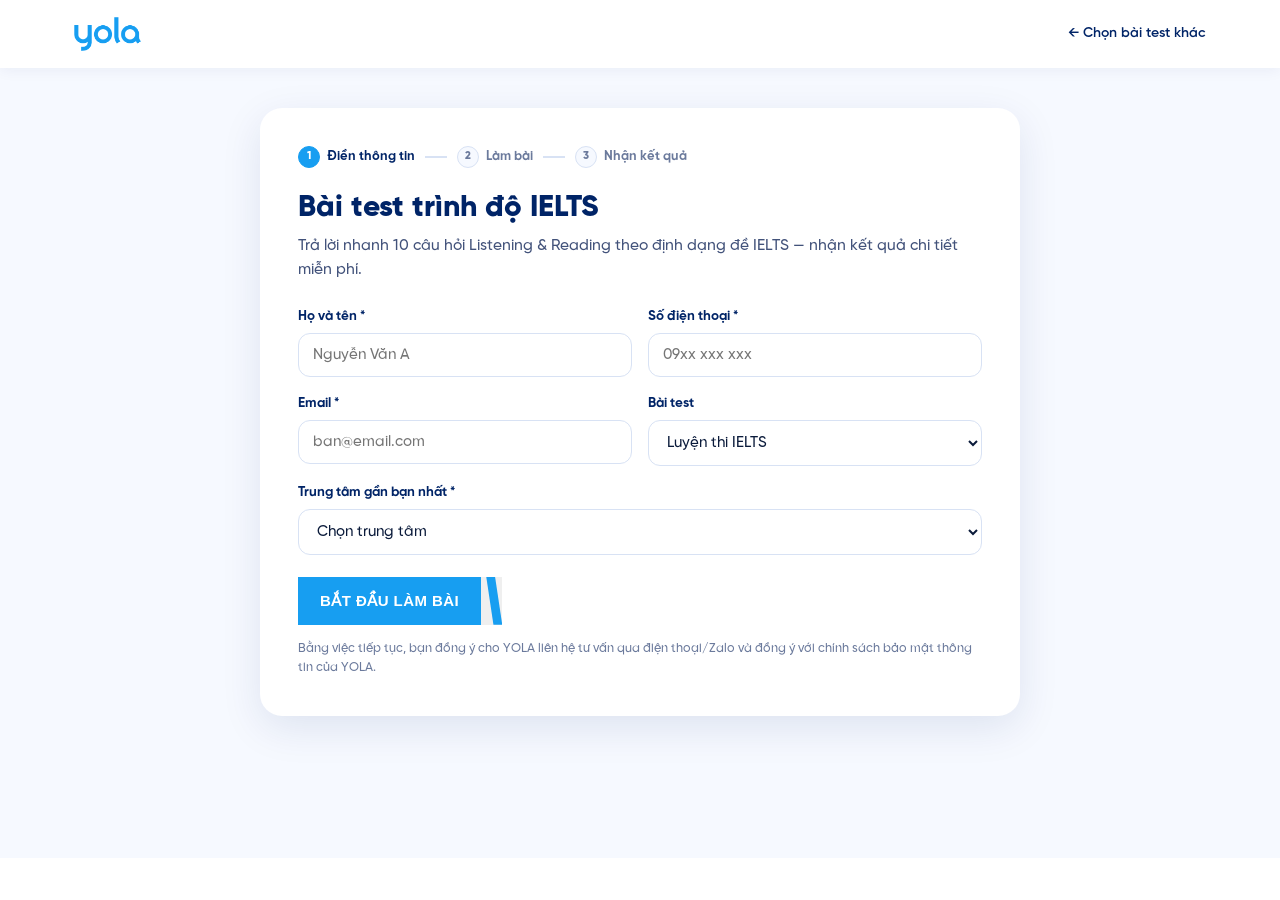
==== commit 66839d6c: "go ribbon noi bo" ====
--- a/ielts/index.html
+++ b/ielts/index.html
@@ -19,9 +19,6 @@
 
 <link rel="stylesheet" href="../assets/tokens.css">
 <style>
-/* ===== Demo ribbon — XÓA KHI GO-LIVE ===== */
-.demo-ribbon{background:var(--yellow);color:var(--navy);font-size:var(--fs-xs);font-weight:var(--fw-bold);text-align:center;padding:8px 16px}
-
 /* ===== Header ===== */
 header{position:sticky;top:0;background:#fff;z-index:100;box-shadow:0 2px 14px rgba(0,36,103,.06)}
 .nav{display:flex;align-items:center;gap:20px;height:68px}
@@ -130,8 +127,6 @@
 <!-- Google Tag Manager (noscript) -->
 <noscript><iframe src="https://www.googletagmanager.com/ns.html?id=GTM-TSVSP6Z" height="0" width="0" style="display:none;visibility:hidden"></iframe></noscript>
 
-<!-- XÓA DẢI NÀY KHI GO-LIVE -->
-<div class="demo-ribbon" id="demo-ribbon">BẢN DEMO NỘI BỘ</div>
 <script src="../assets/config.js"></script>
 
 <header>
@@ -280,10 +275,6 @@
 var API_URL = (window.YOLA_CONFIG||{}).API_URL || '';   /* cấu hình tại assets/config.js */
 /* Khi mở bằng file:// (xem local), đường dẫn thư mục không tự mở index.html */
 var IDX = (location.protocol==='file:') ? 'index.html' : '';
-/* Dải demo: mô tả đúng trạng thái kết nối hiện tại */
-document.getElementById('demo-ribbon').textContent = API_URL
-  ? 'BẢN TEST NỘI BỘ — OTP test: 123456 · Lead ghi THẬT vào Google Sheet · ZNS tạm tắt'
-  : 'BẢN DEMO NỘI BỘ — OTP thử nghiệm: 123456 · Chưa kết nối Google Sheet (sửa assets/config.js)';
 var OTP_MOCK_CODE = '123456';        /* chỉ dùng khi API_URL trống */
 function isMock(){ return !API_URL; }
 
